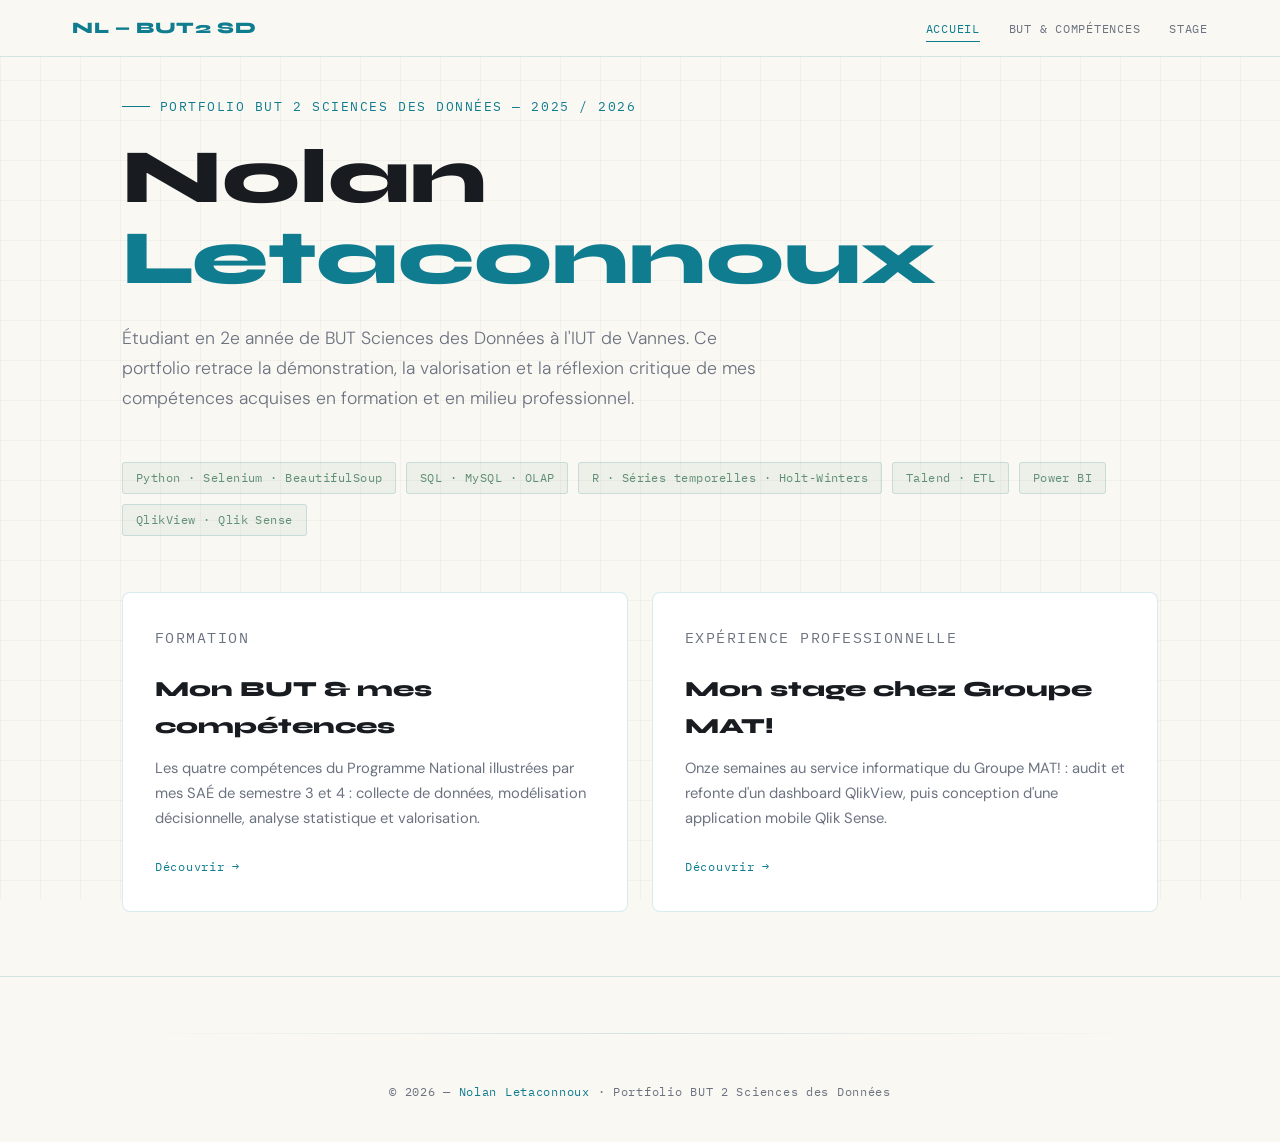
==== index.html @ 9b5545c2 "Add files via upload" ====
<!DOCTYPE html>
<html lang="fr">
<head>
  <meta charset="UTF-8" />
  <meta name="viewport" content="width=device-width, initial-scale=1.0" />
  <title>Portfolio BUT 2 SD — Nolan Letaconnoux</title>
  <link rel="preconnect" href="https://fonts.googleapis.com" />
  <link href="https://fonts.googleapis.com/css2?family=Syne:wght@400;600;700;800&family=IBM+Plex+Mono:wght@400;500&family=DM+Sans:ital,wght@0,300;0,400;0,500;1,300&display=swap" rel="stylesheet" />
  <link rel="stylesheet" href="styles.css" />
</head>
<body>

  <!-- NAV -->
  <header>
    <nav>
      <a class="nav-logo" href="index.html">NL — BUT2 SD</a>
      <ul>
        <li><a href="index.html" class="active">Accueil</a></li>
        <li><a href="but.html">BUT &amp; Compétences</a></li>
        <li><a href="stage.html">Stage</a></li>
      </ul>
    </nav>
  </header>

  <!-- HERO -->
  <section id="hero">
    <div class="wrap">
      <div class="hero-inner">
        <p class="hero-label fade-in">Portfolio BUT 2 Sciences des Données — 2025 / 2026</p>
        <h1 class="fade-in delay-1">
          Nolan<br /><em>Letaconnoux</em>
        </h1>
        <p class="hero-sub fade-in delay-2">
          Étudiant en 2e année de BUT Sciences des Données à l'IUT de Vannes.
          Ce portfolio retrace la démonstration, la valorisation et la réflexion critique
          de mes compétences acquises en formation et en milieu professionnel.
        </p>
        <div class="hero-tags fade-in delay-3">
          <span class="tag">Python · Selenium · BeautifulSoup</span>
          <span class="tag">SQL · MySQL · OLAP</span>
          <span class="tag">R · Séries temporelles · Holt-Winters</span>
          <span class="tag">Talend · ETL</span>
          <span class="tag">Power BI</span>
          <span class="tag">QlikView · Qlik Sense</span>
        </div>

        <div class="nav-cards fade-in delay-4">
          <a class="nav-card" href="but.html">
            <p class="nav-card-eyebrow">Formation</p>
            <h3>Mon BUT &amp; mes compétences</h3>
            <p>Les quatre compétences du Programme National illustrées par mes SAÉ de semestre 3 et 4 : collecte de données, modélisation décisionnelle, analyse statistique et valorisation.</p>
            <span class="nav-card-arrow">Découvrir →</span>
          </a>
          <a class="nav-card" href="stage.html">
            <p class="nav-card-eyebrow">Expérience professionnelle</p>
            <h3>Mon stage chez Groupe MAT!</h3>
            <p>Onze semaines au service informatique du Groupe MAT! : audit et refonte d'un dashboard QlikView, puis conception d'une application mobile Qlik Sense.</p>
            <span class="nav-card-arrow">Découvrir →</span>
          </a>
        </div>
      </div>
    </div>
  </section>

  <footer>
    <div class="wrap">
      <div class="divider"></div>
      <p>&copy; 2026 — <span>Nolan Letaconnoux</span> · Portfolio BUT 2 Sciences des Données </p>
    </div>
  </footer>

</body>
</html>
---- styles.css ----
:root {
  --navy:   #faf8f3;
  --ink:    #1b2026;
  --steel:  #e7e3d8;
  --cyan:   #0f7c8f;
  --lime:   #5f8f74;
  --gold:   #c1652c;
  --cream:  #3a4148;
  --white:  #181c20;
  --muted:  #6b7280;
  --card:   #ffffff;
  --border: rgba(15,124,143,.16);
}

*, *::before, *::after { margin: 0; padding: 0; box-sizing: border-box; }

html { scroll-behavior: smooth; scroll-padding-top: 90px; }

body {
  background: var(--navy);
  color: var(--cream);
  font-family: 'DM Sans', sans-serif;
  font-size: 1rem;
  line-height: 1.7;
  overflow-x: hidden;
}

/* ── GRID BACKGROUND ── */
body::before {
  content: '';
  position: fixed;
  inset: 0;
  background-image:
    linear-gradient(rgba(27,32,38,.035) 1px, transparent 1px),
    linear-gradient(90deg, rgba(27,32,38,.035) 1px, transparent 1px);
  background-size: 40px 40px;
  pointer-events: none;
  z-index: 0;
}

/* ── NAV ── */
header {
  position: fixed;
  top: 0; left: 0; right: 0;
  z-index: 100;
  background: rgba(250,248,243,.85);
  backdrop-filter: blur(12px);
  border-bottom: 1px solid var(--border);
}
nav {
  display: flex;
  justify-content: space-between;
  align-items: center;
  max-width: 1200px;
  margin: 0 auto;
  padding: .9rem 2rem;
}
.nav-logo {
  font-family: 'Syne', sans-serif;
  font-weight: 800;
  font-size: 1rem;
  color: var(--cyan);
  letter-spacing: .04em;
  text-decoration: none;
}
nav ul { list-style: none; display: flex; gap: 1.8rem; }
nav ul a {
  font-family: 'IBM Plex Mono', monospace;
  font-size: .78rem;
  color: var(--muted);
  text-decoration: none;
  letter-spacing: .06em;
  text-transform: uppercase;
  transition: color .2s;
  padding-bottom: .3rem;
  border-bottom: 1px solid transparent;
}
nav ul a:hover { color: var(--cyan); }
nav ul a.active { color: var(--cyan); border-bottom-color: var(--cyan); }

/* ── SECTION WRAPPER ── */
.wrap {
  position: relative;
  z-index: 1;
  max-width: 1100px;
  margin: 0 auto;
  padding: 0 2rem;
}

section { padding: 7rem 0 4rem; }

/* ── HERO ── */
#hero {
  min-height: 100vh;
  display: flex;
  align-items: center;
  padding-top: 0;
}
.hero-inner {
  padding-top: 6rem;
}
.hero-label {
  font-family: 'IBM Plex Mono', monospace;
  font-size: .8rem;
  color: var(--cyan);
  letter-spacing: .12em;
  text-transform: uppercase;
  margin-bottom: 1.2rem;
  display: flex;
  align-items: center;
  gap: .6rem;
}
.hero-label::before {
  content: '';
  display: inline-block;
  width: 28px; height: 1px;
  background: var(--cyan);
}
#hero h1 {
  font-family: 'Syne', sans-serif;
  font-weight: 800;
  font-size: clamp(2.8rem, 6vw, 5rem);
  line-height: 1.05;
  color: var(--white);
  margin-bottom: 1.6rem;
}
#hero h1 em {
  font-style: normal;
  color: var(--cyan);
}
.hero-sub {
  font-size: 1.1rem;
  color: var(--muted);
  max-width: 640px;
  margin-bottom: 3rem;
  font-weight: 300;
}
.hero-tags {
  display: flex;
  flex-wrap: wrap;
  gap: .6rem;
  margin-bottom: 3.5rem;
}
.tag {
  font-family: 'IBM Plex Mono', monospace;
  font-size: .75rem;
  padding: .32rem .8rem;
  border: 1px solid var(--border);
  border-radius: 3px;
  color: var(--lime);
  background: rgba(95,143,116,.08);
  letter-spacing: .04em;
}
.hero-scroll {
  font-family: 'IBM Plex Mono', monospace;
  font-size: .75rem;
  color: var(--muted);
  letter-spacing: .1em;
  display: flex;
  align-items: center;
  gap: .5rem;
}
.hero-scroll::after {
  content: '';
  display: inline-block;
  width: 1px;
  height: 40px;
  background: linear-gradient(to bottom, var(--muted), transparent);
  margin-left: .3rem;
}

/* ── PAGE INTRO (pages BUT / Stage) ── */
.page-intro { padding: 9rem 0 2rem; }
.page-intro h1 {
  font-family: 'Syne', sans-serif;
  font-weight: 800;
  font-size: clamp(2.1rem, 4.5vw, 3.2rem);
  line-height: 1.1;
  color: var(--white);
  margin-bottom: 1.1rem;
}
.page-intro h1 span { color: var(--cyan); }
.intro-text {
  color: var(--muted);
  max-width: 760px;
  font-size: 1rem;
  margin-bottom: 1.5rem;
}

/* ── META GRID (infos stage) ── */
.meta-grid {
  display: grid;
  grid-template-columns: repeat(auto-fit, minmax(190px, 1fr));
  gap: 1px;
  background: var(--border);
  border: 1px solid var(--border);
  border-radius: 8px;
  overflow: hidden;
  margin: 2rem 0 3rem;
}
.meta-item { background: var(--card); padding: 1.2rem 1.4rem; }
.meta-item .label {
  font-family: 'IBM Plex Mono', monospace;
  font-size: .68rem;
  color: var(--muted);
  text-transform: uppercase;
  letter-spacing: .08em;
  margin-bottom: .4rem;
}
.meta-item .value {
  font-family: 'Syne', sans-serif;
  font-weight: 700;
  font-size: .92rem;
  color: var(--white);
  line-height: 1.35;
}

/* ── HOME NAV CARDS ── */
.nav-cards {
  display: grid;
  grid-template-columns: repeat(auto-fit, minmax(280px, 1fr));
  gap: 1.5rem;
  margin-top: 1rem;
}
.nav-card {
  display: block;
  background: var(--card);
  border: 1px solid var(--border);
  border-radius: 8px;
  padding: 2rem;
  text-decoration: none;
  color: inherit;
  transition: border-color .25s, transform .2s, box-shadow .25s;
}
.nav-card:hover {
  border-color: rgba(15,124,143,.4);
  box-shadow: 0 10px 30px rgba(15,124,143,.12);
  transform: translateY(-2px);
}
.nav-card-eyebrow {
  font-family: 'IBM Plex Mono', monospace;
  font-size: .72rem;
  color: var(--cyan);
  letter-spacing: .1em;
  text-transform: uppercase;
  margin-bottom: .7rem;
}
.nav-card h3 {
  font-family: 'Syne', sans-serif;
  font-weight: 800;
  font-size: 1.35rem;
  color: var(--white);
  margin-bottom: .7rem;
}
.nav-card p { color: var(--muted); font-size: .92rem; margin-bottom: 1.3rem; }
.nav-card-arrow {
  font-family: 'IBM Plex Mono', monospace;
  font-size: .78rem;
  color: var(--cyan);
  letter-spacing: .06em;
}

/* ── SECTION TITLES ── */
.section-eyebrow {
  font-family: 'IBM Plex Mono', monospace;
  font-size: .75rem;
  color: var(--cyan);
  letter-spacing: .14em;
  text-transform: uppercase;
  display: flex;
  align-items: center;
  gap: .7rem;
  margin-bottom: 1rem;
}
.section-eyebrow::before {
  content: '';
  display: inline-block;
  width: 24px; height: 1px;
  background: var(--cyan);
}
.section-title {
  font-family: 'Syne', sans-serif;
  font-weight: 700;
  font-size: clamp(1.8rem, 3.5vw, 2.6rem);
  color: var(--white);
  margin-bottom: 3rem;
  line-height: 1.15;
}
.section-title span { color: var(--cyan); }

/* ── COMPETENCE GRID (vue d'ensemble) ── */
.comp-grid {
  display: grid;
  grid-template-columns: repeat(auto-fit, minmax(300px, 1fr));
  gap: 1px;
  background: var(--border);
  border: 1px solid var(--border);
  border-radius: 8px;
  overflow: hidden;
  margin-bottom: 1rem;
}
.comp-card {
  display: block;
  background: var(--card);
  padding: 1.8rem;
  position: relative;
  text-decoration: none;
  color: inherit;
  transition: background .2s;
}
.comp-card:hover { background: #f5f2e9; }
.comp-num {
  font-family: 'Syne', sans-serif;
  font-size: 3rem;
  font-weight: 800;
  color: rgba(27,32,38,.07);
  line-height: 1;
  margin-bottom: .4rem;
}
.comp-card h3 {
  font-family: 'Syne', sans-serif;
  font-size: .95rem;
  font-weight: 700;
  color: var(--white);
  margin-bottom: .8rem;
  line-height: 1.3;
}
.comp-card ul {
  list-style: none;
  padding: 0;
}
.comp-card ul li {
  font-size: .88rem;
  color: var(--muted);
  padding: .25rem 0;
  padding-left: 1rem;
  position: relative;
}
.comp-card ul li::before {
  content: '›';
  position: absolute;
  left: 0;
  color: var(--cyan);
}
.comp-badge {
  display: inline-block;
  margin-top: .8rem;
  font-family: 'IBM Plex Mono', monospace;
  font-size: .7rem;
  padding: .2rem .6rem;
  border-radius: 2px;
  background: rgba(15,124,143,.12);
  color: var(--cyan);
  border: 1px solid rgba(15,124,143,.25);
  letter-spacing: .06em;
}

/* ── COMPETENCY SECTION (page BUT) ── */
.comp-section { padding: 3rem 0; border-top: 1px solid var(--border); scroll-margin-top: 90px; }
.comp-section:first-of-type { border-top: none; }
.comp-section-header {
  display: flex;
  align-items: baseline;
  gap: 1.2rem;
  margin-bottom: 2.2rem;
}
.comp-section-header .num {
  font-family: 'Syne', sans-serif;
  font-weight: 800;
  font-size: 3rem;
  color: rgba(15,124,143,.18);
  line-height: 1;
}
.comp-section-header h2 {
  font-family: 'Syne', sans-serif;
  font-weight: 700;
  font-size: clamp(1.5rem, 3vw, 2.1rem);
  color: var(--white);
  line-height: 1.2;
}

.group-title {
  font-family: 'Syne', sans-serif;
  font-weight: 700;
  font-size: 1.05rem;
  color: var(--white);
  margin: 2.6rem 0 1.2rem;
  padding-bottom: .7rem;
  border-bottom: 1px solid var(--border);
}
.group-title:first-of-type { margin-top: 0; }
.group-title span {
  color: var(--cyan);
  font-family: 'IBM Plex Mono', monospace;
  font-weight: 500;
  font-size: .82rem;
  margin-right: .7rem;
}

.crossref {
  margin-top: 1.5rem;
  padding: 1rem 1.4rem;
  background: rgba(15,124,143,.05);
  border: 1px dashed rgba(15,124,143,.3);
  border-radius: 6px;
  font-size: .85rem;
  color: var(--muted);
}
.crossref a {
  color: var(--cyan);
  text-decoration: none;
  border-bottom: 1px dotted rgba(15,124,143,.4);
}
.crossref a:hover { border-bottom-style: solid; }

/* ── SAE / CONTENT BLOCKS ── */
.sae-block {
  border: 1px solid var(--border);
  border-radius: 8px;
  margin-bottom: 2rem;
  background: var(--card);
  overflow: hidden;
  transition: border-color .25s, box-shadow .25s;
}
.sae-block:hover {
  border-color: rgba(15,124,143,.35);
  box-shadow: 0 10px 30px rgba(15,124,143,.1);
}
.sae-header {
  padding: 1.6rem 2rem 0;
  display: flex;
  justify-content: space-between;
  align-items: flex-start;
  flex-wrap: wrap;
  gap: .8rem;
}
.sae-id {
  font-family: 'IBM Plex Mono', monospace;
  font-size: .72rem;
  color: var(--cyan);
  letter-spacing: .1em;
  background: rgba(15,124,143,.09);
  border: 1px solid var(--border);
  padding: .25rem .7rem;
  border-radius: 3px;
}
.sae-badges { display: flex; flex-wrap: wrap; gap: .4rem; }
.badge {
  font-family: 'IBM Plex Mono', monospace;
  font-size: .68rem;
  padding: .2rem .55rem;
  border-radius: 3px;
  letter-spacing: .04em;
}
.badge-blue { background: rgba(15,124,143,.12); color: var(--cyan); border: 1px solid rgba(15,124,143,.25); }
.badge-gold { background: rgba(193,101,44,.12); color: var(--gold); border: 1px solid rgba(193,101,44,.25); }
.badge-green { background: rgba(95,143,116,.12); color: var(--lime); border: 1px solid rgba(95,143,116,.25); }
.sae-body { padding: 1.4rem 2rem 2rem; }
.sae-title {
  font-family: 'Syne', sans-serif;
  font-size: 1.25rem;
  font-weight: 700;
  color: var(--white);
  margin-bottom: .6rem;
}
.sae-desc {
  color: var(--muted);
  font-size: .95rem;
  margin-bottom: 1.4rem;
  max-width: 750px;
}
.sae-section-label {
  font-family: 'IBM Plex Mono', monospace;
  font-size: .7rem;
  color: var(--muted);
  letter-spacing: .1em;
  text-transform: uppercase;
  margin-bottom: .5rem;
}
.tools { display: flex; flex-wrap: wrap; gap: .4rem; margin-bottom: 1.4rem; }
.tool {
  font-family: 'IBM Plex Mono', monospace;
  font-size: .75rem;
  padding: .25rem .65rem;
  border-radius: 3px;
  background: rgba(27,32,38,.045);
  border: 1px solid rgba(27,32,38,.09);
  color: var(--cream);
}
.sae-details {
  display: grid;
  grid-template-columns: 1fr 1fr;
  gap: 1.2rem;
  margin-top: 1.2rem;
}
.detail-box {
  background: rgba(27,32,38,.035);
  border: 1px solid rgba(27,32,38,.07);
  border-radius: 6px;
  padding: 1rem 1.2rem;
}
.detail-box h4 {
  font-family: 'Syne', sans-serif;
  font-size: .82rem;
  font-weight: 700;
  color: var(--cyan);
  margin-bottom: .5rem;
}
.detail-box p {
  font-size: .88rem;
  color: var(--muted);
  line-height: 1.6;
}
.code-snippet {
  background: #1b2025;
  border: 1px solid rgba(255,255,255,.08);
  border-left: 3px solid var(--cyan);
  border-radius: 0 4px 4px 0;
  padding: .9rem 1.1rem;
  margin-top: 1rem;
  font-family: 'IBM Plex Mono', monospace;
  font-size: .78rem;
  color: #c7d0d6;
  line-height: 1.8;
  overflow-x: auto;
}
.code-snippet .comment { color: #768089; }
.code-snippet .kw { color: #4fc3da; }
.code-snippet .str { color: #e8a766; }

/* ── ESPACE CAPTURE D'ÉCRAN ── */
.render-box {
  background: rgba(27,32,38,.035);
  border: 1px dashed rgba(15,124,143,.3);
  padding: 1.4rem;
  border-radius: 6px;
  margin-top: 1.2rem;
  font-style: italic;
  color: var(--muted);
  text-align: center;
  font-size: .85rem;
}

/* ── PERSPECTIVES (ex Projection) ── */
.proj-block {
  background: linear-gradient(135deg, rgba(15,124,143,.06) 0%, rgba(95,143,116,.05) 100%);
  border: 1px solid rgba(15,124,143,.25);
  border-radius: 8px;
  padding: 2.5rem;
  position: relative;
  overflow: hidden;
}
.proj-block::before {
  content: 'B3';
  position: absolute;
  right: 2rem;
  top: 50%;
  transform: translateY(-50%);
  font-family: 'Syne', sans-serif;
  font-weight: 800;
  font-size: 8rem;
  color: rgba(27,32,38,.04);
  line-height: 1;
  pointer-events: none;
}
.proj-goals {
  display: grid;
  grid-template-columns: repeat(auto-fit, minmax(220px, 1fr));
  gap: 1rem;
  margin-top: 1.5rem;
}
.proj-goal {
  background: rgba(27,32,38,.035);
  border: 1px solid var(--border);
  border-radius: 6px;
  padding: 1.2rem;
}
.proj-goal .num {
  font-family: 'Syne', sans-serif;
  font-weight: 800;
  font-size: 1.5rem;
  color: var(--cyan);
  opacity: .55;
  margin-bottom: .5rem;
}
.proj-goal h4 {
  font-family: 'Syne', sans-serif;
  font-size: .9rem;
  font-weight: 700;
  color: var(--white);
  margin-bottom: .3rem;
}
.proj-goal p { font-size: .83rem; color: var(--muted); }

/* ── FOOTER ── */
footer {
  border-top: 1px solid var(--border);
  padding: 2.5rem 2rem;
  text-align: center;
  position: relative;
  z-index: 1;
}
footer p {
  font-family: 'IBM Plex Mono', monospace;
  font-size: .75rem;
  color: var(--muted);
  letter-spacing: .06em;
}
footer span { color: var(--cyan); }

/* ── DIVIDER ── */
.divider {
  width: 100%;
  height: 1px;
  background: linear-gradient(to right, transparent, var(--border), transparent);
  margin: 1rem 0 3rem;
}

/* ── RESPONSIVE ── */
@media (max-width: 768px) {
  nav ul { display: none; }
  .sae-details { grid-template-columns: 1fr; }
  #hero h1 { font-size: 2.4rem; }
  .comp-section-header { gap: .8rem; }
  .comp-section-header .num { font-size: 2.2rem; }
}

/* ── FADE IN ── */
@keyframes fadeUp {
  from { opacity: 0; transform: translateY(24px); }
  to   { opacity: 1; transform: translateY(0); }
}
.fade-in {
  animation: fadeUp .7s cubic-bezier(.22,.68,0,1.2) both;
}
.delay-1 { animation-delay: .1s; }
.delay-2 { animation-delay: .2s; }
.delay-3 { animation-delay: .35s; }
.delay-4 { animation-delay: .5s; }
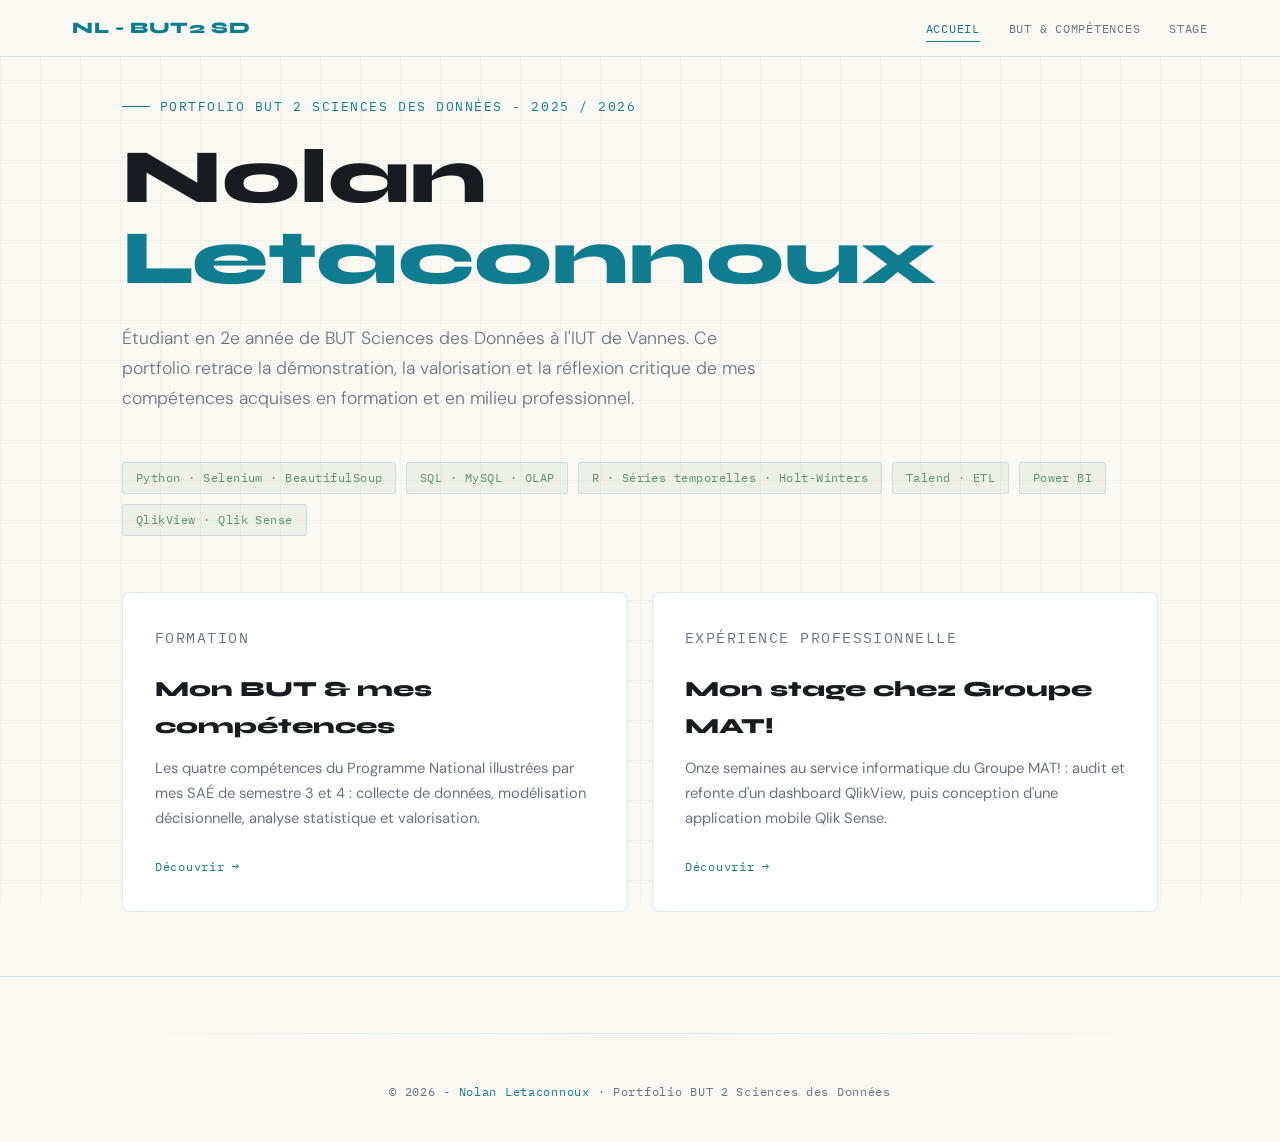
==== commit a7e8269f: "Update index.html" ====
--- a/index.html
+++ b/index.html
@@ -3,7 +3,7 @@
 <head>
   <meta charset="UTF-8" />
   <meta name="viewport" content="width=device-width, initial-scale=1.0" />
-  <title>Portfolio BUT 2 SD — Nolan Letaconnoux</title>
+  <title>Portfolio BUT 2 SD - Nolan Letaconnoux</title>
   <link rel="preconnect" href="https://fonts.googleapis.com" />
   <link href="https://fonts.googleapis.com/css2?family=Syne:wght@400;600;700;800&family=IBM+Plex+Mono:wght@400;500&family=DM+Sans:ital,wght@0,300;0,400;0,500;1,300&display=swap" rel="stylesheet" />
   <link rel="stylesheet" href="styles.css" />
@@ -13,7 +13,7 @@
   <!-- NAV -->
   <header>
     <nav>
-      <a class="nav-logo" href="index.html">NL — BUT2 SD</a>
+      <a class="nav-logo" href="index.html">NL - BUT2 SD</a>
       <ul>
         <li><a href="index.html" class="active">Accueil</a></li>
         <li><a href="but.html">BUT &amp; Compétences</a></li>
@@ -26,7 +26,7 @@
   <section id="hero">
     <div class="wrap">
       <div class="hero-inner">
-        <p class="hero-label fade-in">Portfolio BUT 2 Sciences des Données — 2025 / 2026</p>
+        <p class="hero-label fade-in">Portfolio BUT 2 Sciences des Données - 2025 / 2026</p>
         <h1 class="fade-in delay-1">
           Nolan<br /><em>Letaconnoux</em>
         </h1>
@@ -65,7 +65,7 @@
   <footer>
     <div class="wrap">
       <div class="divider"></div>
-      <p>&copy; 2026 — <span>Nolan Letaconnoux</span> · Portfolio BUT 2 Sciences des Données </p>
+      <p>&copy; 2026 - <span>Nolan Letaconnoux</span> · Portfolio BUT 2 Sciences des Données </p>
     </div>
   </footer>
 
